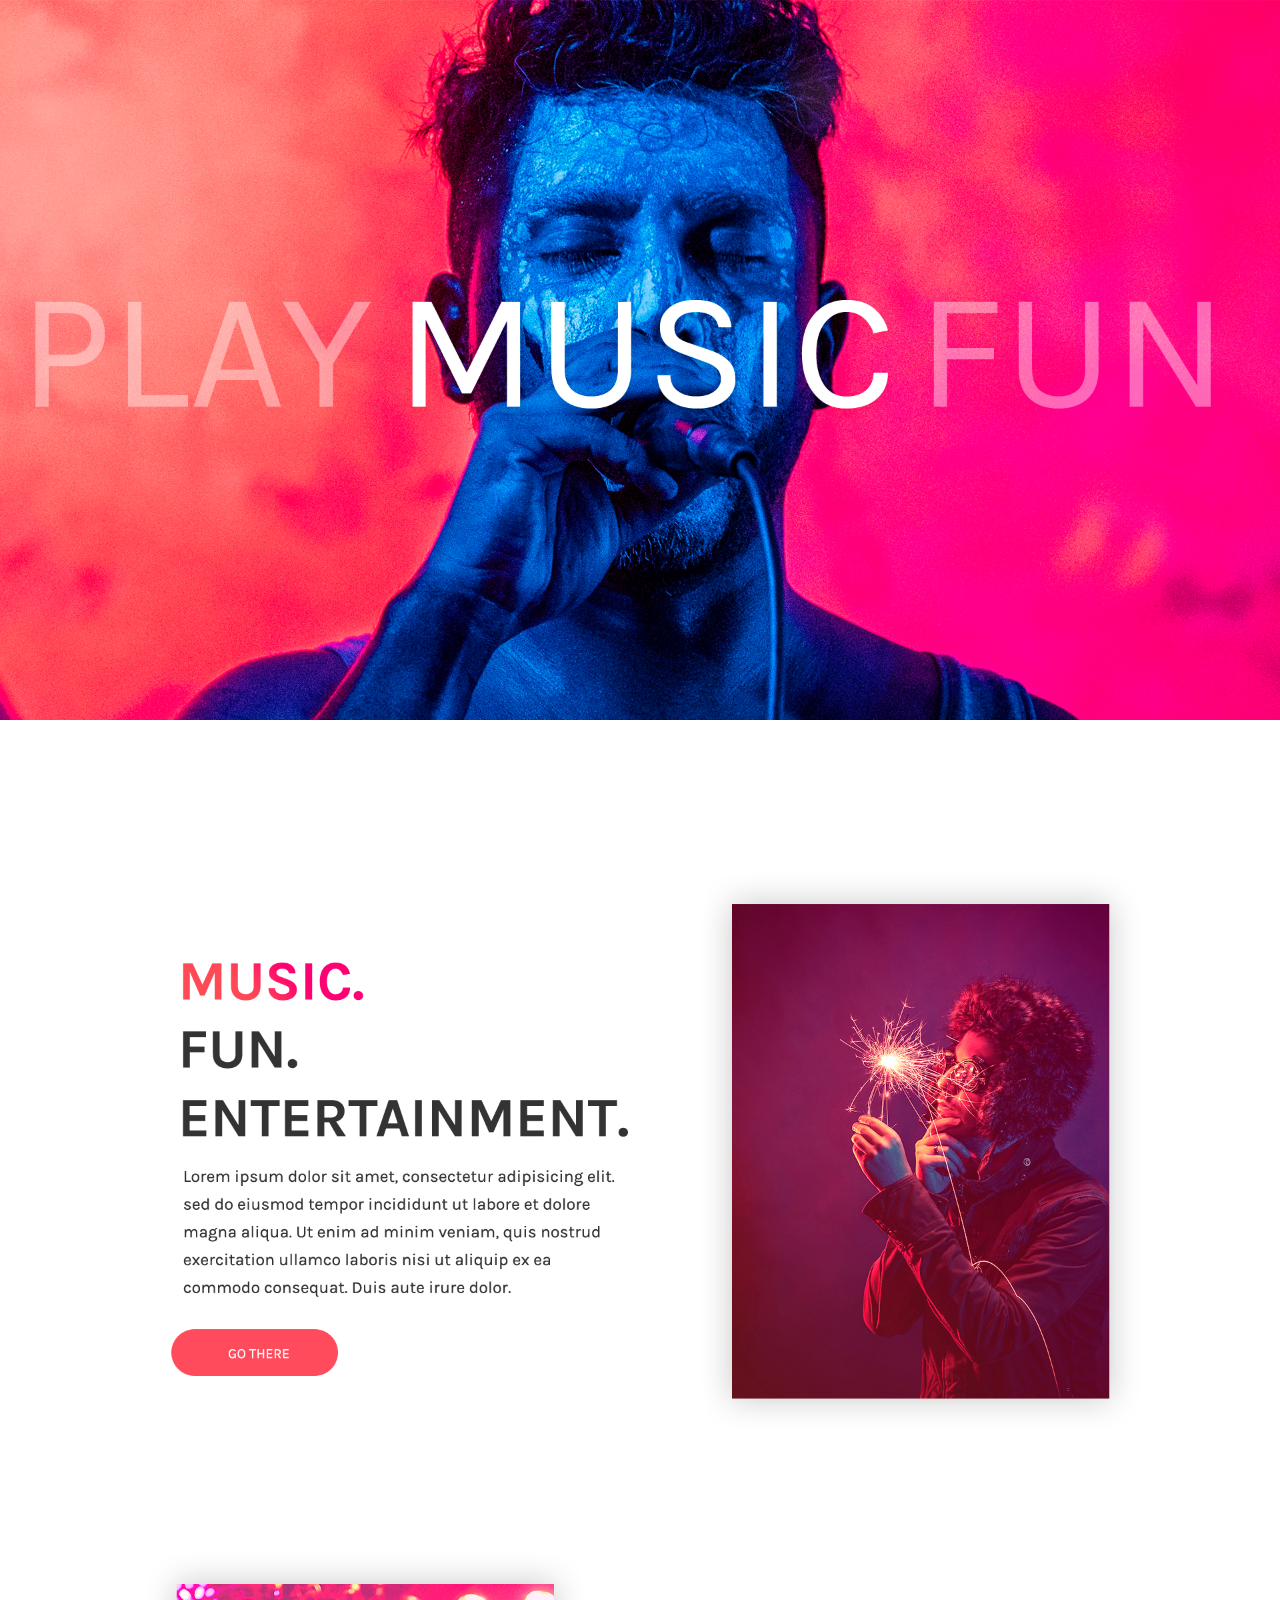
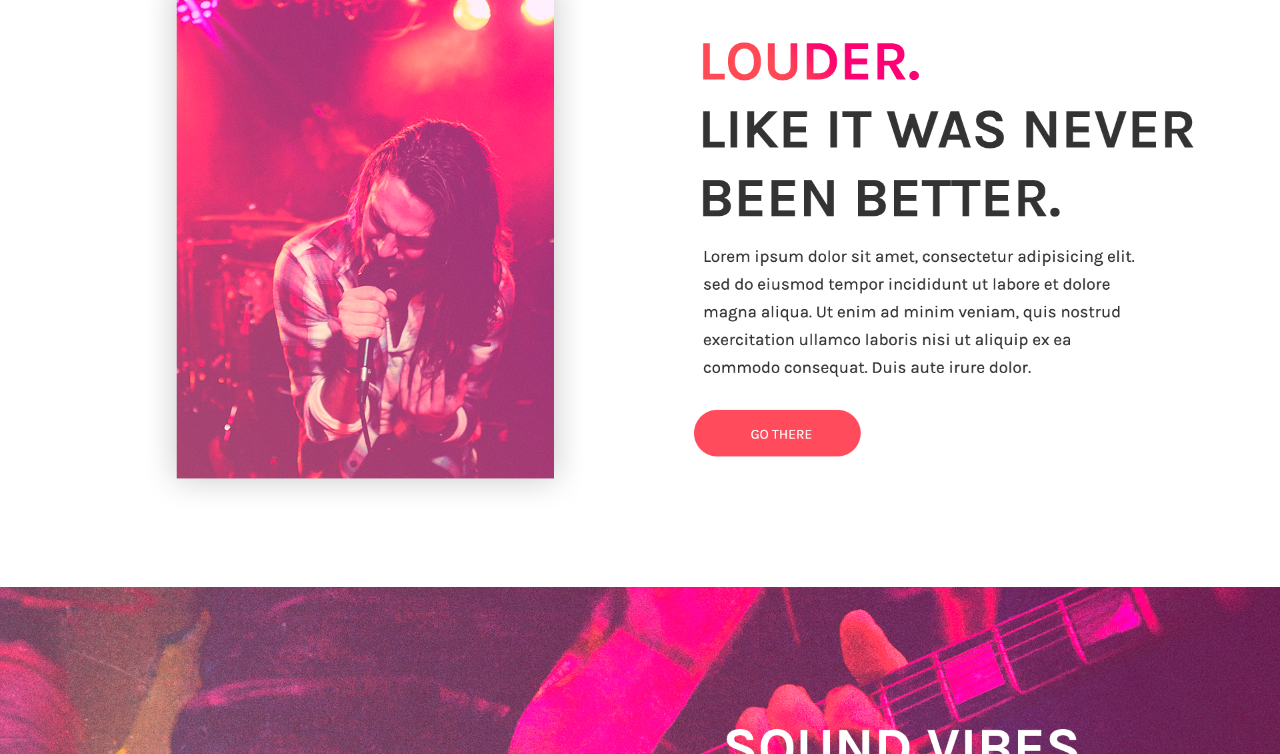
==== 02_avances/index.html @ f95530b7 "Add files via upload" ====
<!doctype html>
<html lang="es">
<head>
<meta charset="utf-8">
<meta name="viewport" content="width=device-width, initial-scale=1">
<title>Play Music — Avances</title>
<style>
*{box-sizing:border-box}html,body{margin:0;background:#fff}body{font-family:Arial,Helvetica,sans-serif}.page{width:100%;overflow:hidden;height:calc(100vw * 2.3573 * 0.78)}.page img{display:block;width:100%;height:auto}.note{position:absolute;left:-10000px}
@media(min-width:1920px){.page{width:1920px;margin:0 auto;height:3530.28px}}
</style>
</head>
<body>
<p class="note">Segunda entrega: portada y avance de las secciones interiores.</p>
<main class="page"><img src="layoutMusic.png" alt="Maqueta web Play Music: fotografía de concierto en tonos magenta y azul, secciones musicales y pie de página." /></main>
</body>
</html>
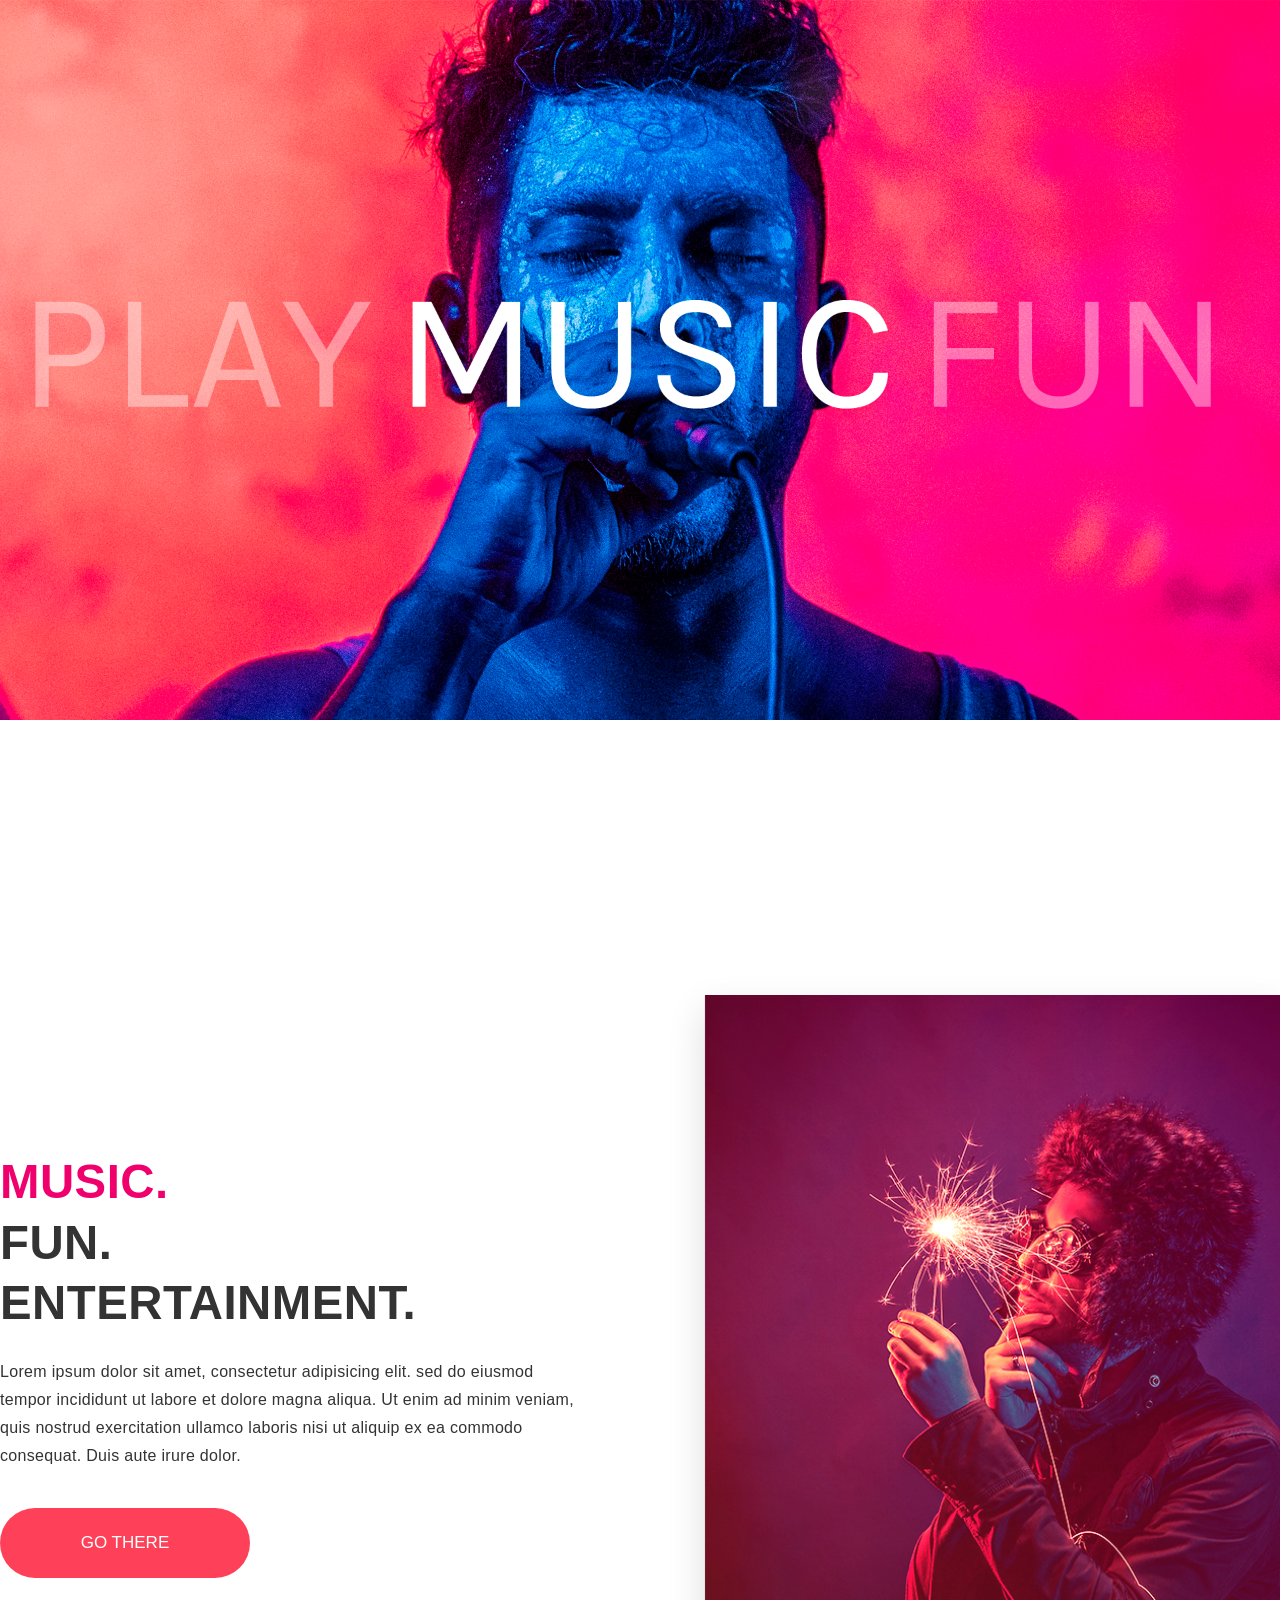
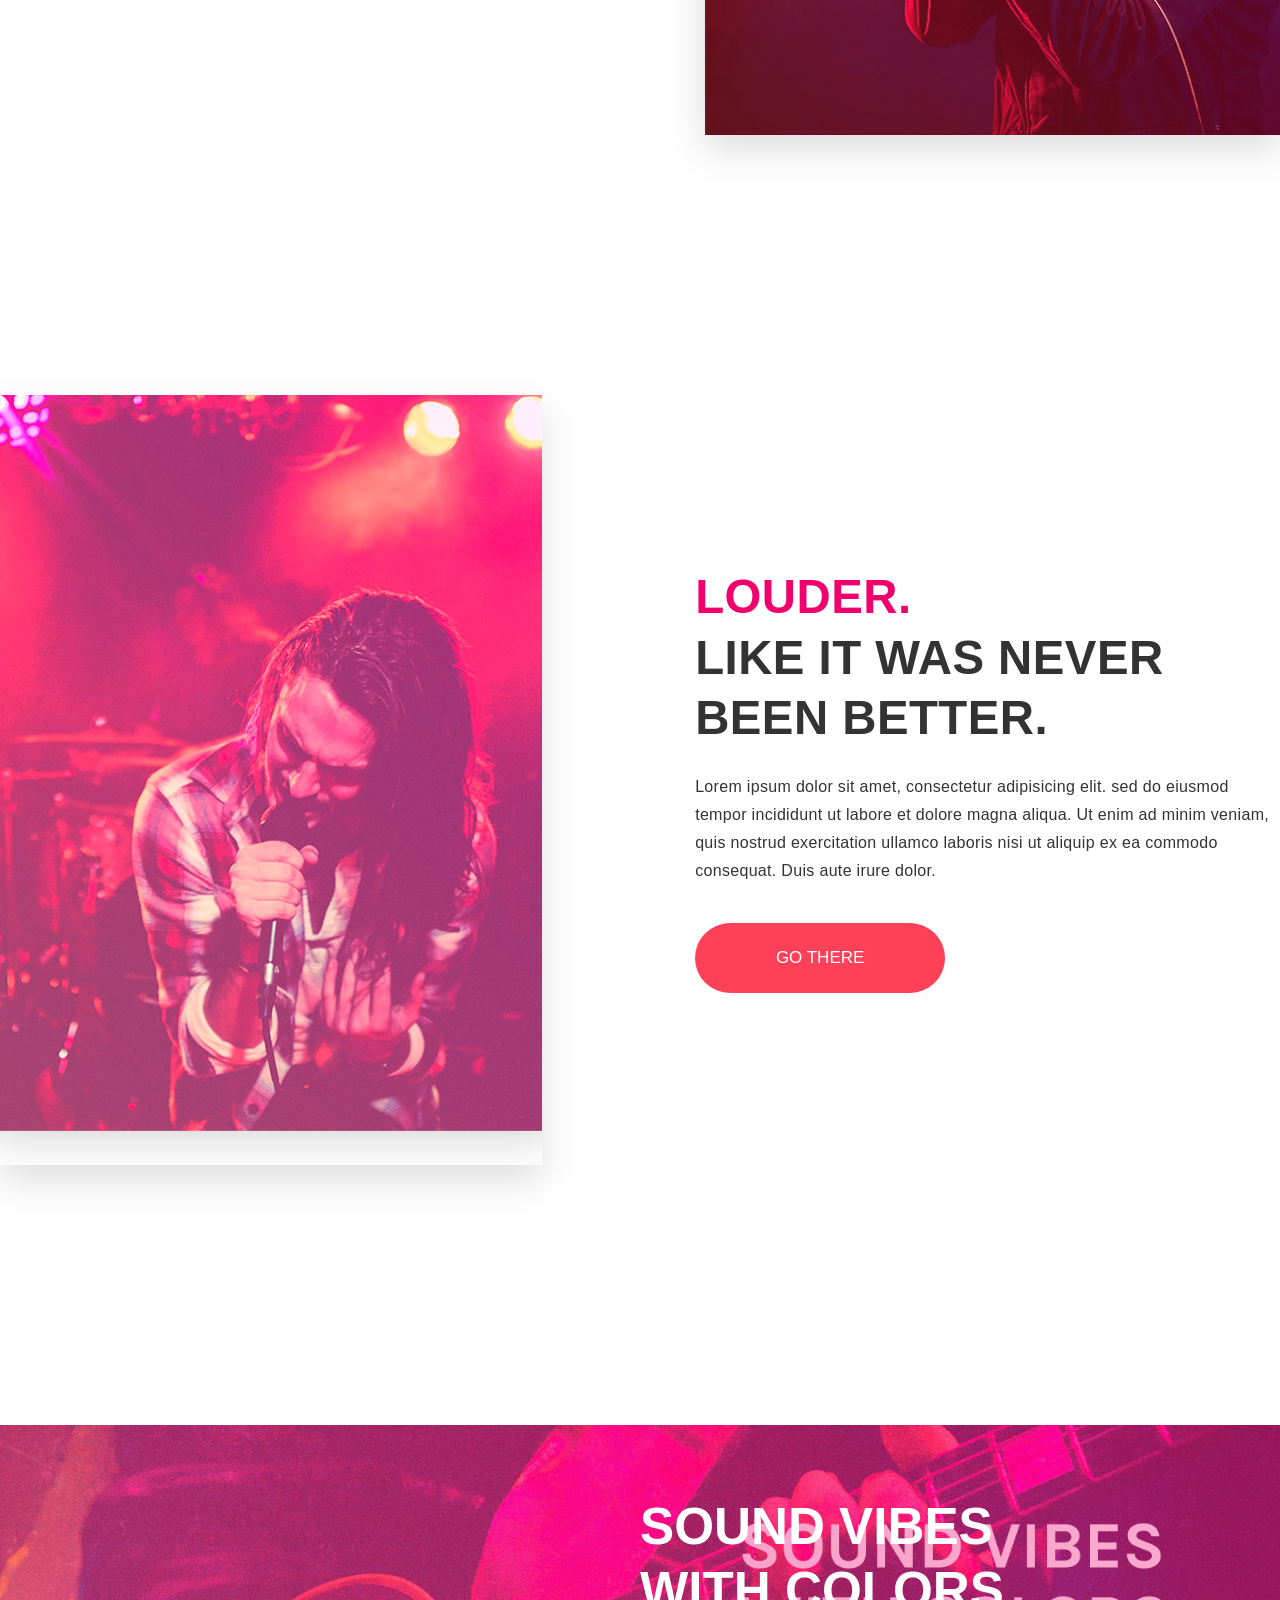
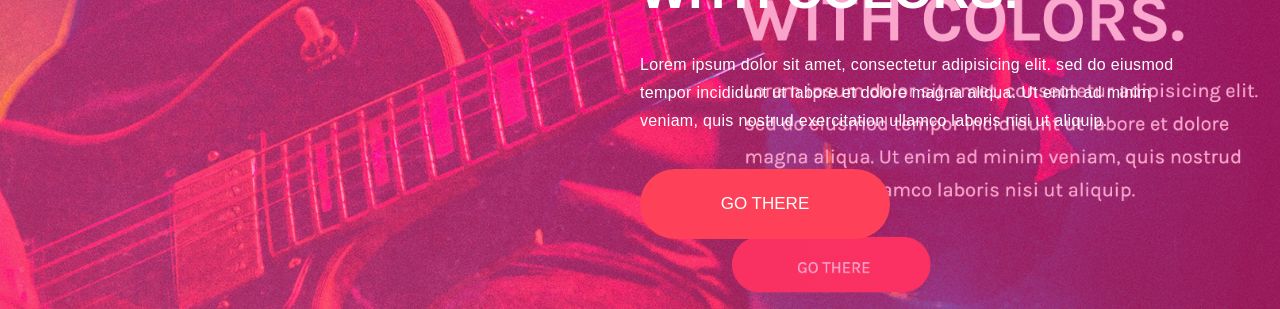
==== commit 4e4df40b: "Add files via upload" ====
--- a/02_avances/index.html
+++ b/02_avances/index.html
@@ -1,16 +1,48 @@
 <!doctype html>
-<html lang="es">
+<html lang="en">
 <head>
-<meta charset="utf-8">
-<meta name="viewport" content="width=device-width, initial-scale=1">
-<title>Play Music — Avances</title>
-<style>
-*{box-sizing:border-box}html,body{margin:0;background:#fff}body{font-family:Arial,Helvetica,sans-serif}.page{width:100%;overflow:hidden;height:calc(100vw * 2.3573 * 0.78)}.page img{display:block;width:100%;height:auto}.note{position:absolute;left:-10000px}
-@media(min-width:1920px){.page{width:1920px;margin:0 auto;height:3530.28px}}
-</style>
+  <meta charset="utf-8">
+  <meta name="viewport" content="width=device-width, initial-scale=1">
+  <title>Play Music Fun</title>
+  <link rel="stylesheet" href="style.css">
 </head>
-<body>
-<p class="note">Segunda entrega: portada y avance de las secciones interiores.</p>
-<main class="page"><img src="layoutMusic.png" alt="Maqueta web Play Music: fotografía de concierto en tonos magenta y azul, secciones musicales y pie de página." /></main>
+<body class="stage-avances">
+  <header class="hero" role="img" aria-label="Cantante en concierto con luces magenta y azules"></header>
+  <main>
+    <section class="section music">
+      <article>
+        <h2><span class="accent">MUSIC.</span>FUN.<br>ENTERTAINMENT.</h2>
+        <p>Lorem ipsum dolor sit amet, consectetur adipisicing elit. sed do eiusmod tempor incididunt ut labore et dolore magna aliqua. Ut enim ad minim veniam, quis nostrud exercitation ullamco laboris nisi ut aliquip ex ea commodo consequat. Duis aute irure dolor.</p>
+        <a class="button" href="#louder">GO THERE</a>
+      </article>
+      <img class="photo" src="img/music.jpg" alt="Músico disfrutando una bengala en un concierto">
+    </section>
+    <section class="section louder" id="louder">
+      <img class="photo" src="img/louder.jpg" alt="Cantante actuando en un escenario iluminado de rosa">
+      <article>
+        <h2><span class="accent">LOUDER.</span>LIKE IT WAS NEVER<br>BEEN BETTER.</h2>
+        <p>Lorem ipsum dolor sit amet, consectetur adipisicing elit. sed do eiusmod tempor incididunt ut labore et dolore magna aliqua. Ut enim ad minim veniam, quis nostrud exercitation ullamco laboris nisi ut aliquip ex ea commodo consequat. Duis aute irure dolor.</p>
+        <a class="button" href="#sound">GO THERE</a>
+      </article>
+    </section>
+    <section class="vibes" id="sound">
+      <article>
+        <h2>SOUND VIBES<br>WITH COLORS.</h2>
+        <p>Lorem ipsum dolor sit amet, consectetur adipisicing elit. sed do eiusmod tempor incididunt ut labore et dolore magna aliqua. Ut enim ad minim veniam, quis nostrud exercitation ullamco laboris nisi ut aliquip.</p>
+        <a class="button" href="#footer">GO THERE</a>
+      </article>
+    </section>
+  </main>
+  <footer id="footer">
+    <div class="foot-grid">
+      <section><h3>Address</h3>SoundMatic<br>Sylhet 3100<br>Dhaka<br>Bangladesh.</section>
+      <section><h3>Product</h3>Features<br>Pricing<br>Marketplace<br>Open-Source</section>
+      <section><h3>Learn</h3>Documentation<br>Tutorial<br>Blog<br>Resources</section>
+      <section><h3>Pricing</h3>Basic<br>Regular<br>Premium<br>Platinum</section>
+    </div>
+    <div class="foot-bottom"><span>© 2017 all rights reserved by Syed Miraj.</span><span>Getmiraj@gmail.com</span></div>
+  </footer>
 </body>
 </html>
+
+
--- a/02_avances/style.css
+++ b/02_avances/style.css
@@ -0,0 +1,29 @@
+:root{--pink:#ff4059;--magenta:#f0006d;--ink:#333;--content:1370px}
+    *{box-sizing:border-box}
+    html,body{margin:0;padding:0;font-family:Arial,Helvetica,sans-serif;color:var(--ink)}
+    body{overflow-x:hidden;background:#fff}
+    .hero{height:56.25vw;max-height:1080px;min-height:390px;background:#f00058 url('img/hero.png') center top/cover no-repeat;position:relative}
+    .hero img{width:100%;height:100%;object-fit:cover;display:block}
+    .section{max-width:var(--content);margin:0 auto;display:grid;grid-template-columns:1fr 1fr;align-items:center;gap:10%;padding:190px 0}
+    .section h2{font-size:clamp(34px,3.7vw,76px);line-height:1.28;margin:0 0 24px;font-weight:700;letter-spacing:.01em}
+    .section h2 .accent{display:block;color:var(--magenta)}
+    .section p,.vibes p{font-size:clamp(16px,1.25vw,24px);line-height:1.75;letter-spacing:.02em;margin:0 0 38px}
+    .button{display:inline-flex;align-items:center;justify-content:center;width:250px;height:70px;border-radius:40px;background:var(--pink);color:#fff;text-decoration:none;font-size:17px}
+    .photo{width:100%;height:740px;object-fit:cover;box-shadow:0 15px 35px #0002}
+    .section.music{padding-top:275px;padding-bottom:260px}
+    .section.louder{grid-template-columns:1fr 1.08fr;gap:12%;padding-top:0;padding-bottom:260px}
+    .section.louder .photo{height:770px}
+    .vibes{min-height:610px;background:linear-gradient(90deg,#f0006d66,#f0006d55),url('img/guitar.jpg') center/cover no-repeat;display:flex;align-items:center;justify-content:flex-end;padding:70px max(calc((100vw - var(--content))/2),7%);color:#fff}
+    .vibes article{width:min(590px,50%)}
+    .vibes h2{font-size:clamp(38px,4vw,72px);line-height:1.25;margin:0 0 28px}
+    .vibes p{margin-bottom:34px}
+    footer{min-height:365px;background:linear-gradient(110deg,#ff4059,#ff1764);color:white;padding:85px max(calc((100vw - 1260px)/2),7%) 28px;font-size:15px}
+    .foot-grid{display:grid;grid-template-columns:repeat(4,1fr);gap:65px;line-height:2.35}
+    .foot-grid h3{font-size:15px;font-weight:500;margin:0 0 34px}
+    .foot-bottom{border-top:1px solid #ffffff66;margin-top:50px;padding-top:30px;display:flex;justify-content:space-between;font-size:13px}
+    body.stage-inicio .louder,body.stage-inicio .vibes,body.stage-inicio footer{display:none}
+    body.stage-inicio .music{padding-bottom:80px}
+    body.stage-avances footer{display:none}
+    body.stage-avances .vibes{min-height:470px}
+    @media(max-width:1000px){.section{padding:120px 7%;gap:7%}.section.music{padding-top:160px;padding-bottom:150px}.section.louder{padding-bottom:150px}.photo,.section.louder .photo{height:55vw;min-height:340px}.vibes{min-height:500px;padding:60px 7%}.foot-grid{gap:25px}}
+    @media(max-width:650px){.hero{min-height:300px}.section,.section.louder{grid-template-columns:1fr;gap:40px;padding:85px 7%}.section.music{padding-top:95px}.section.louder .photo{order:2}.photo,.section.louder .photo{height:110vw;max-height:620px}.vibes{min-height:540px;justify-content:flex-start;background-position:35% center}.vibes article{width:100%;padding:20px;text-shadow:0 1px 4px #0006}.foot-grid{grid-template-columns:1fr 1fr}.foot-bottom{gap:20px;flex-wrap:wrap}}
